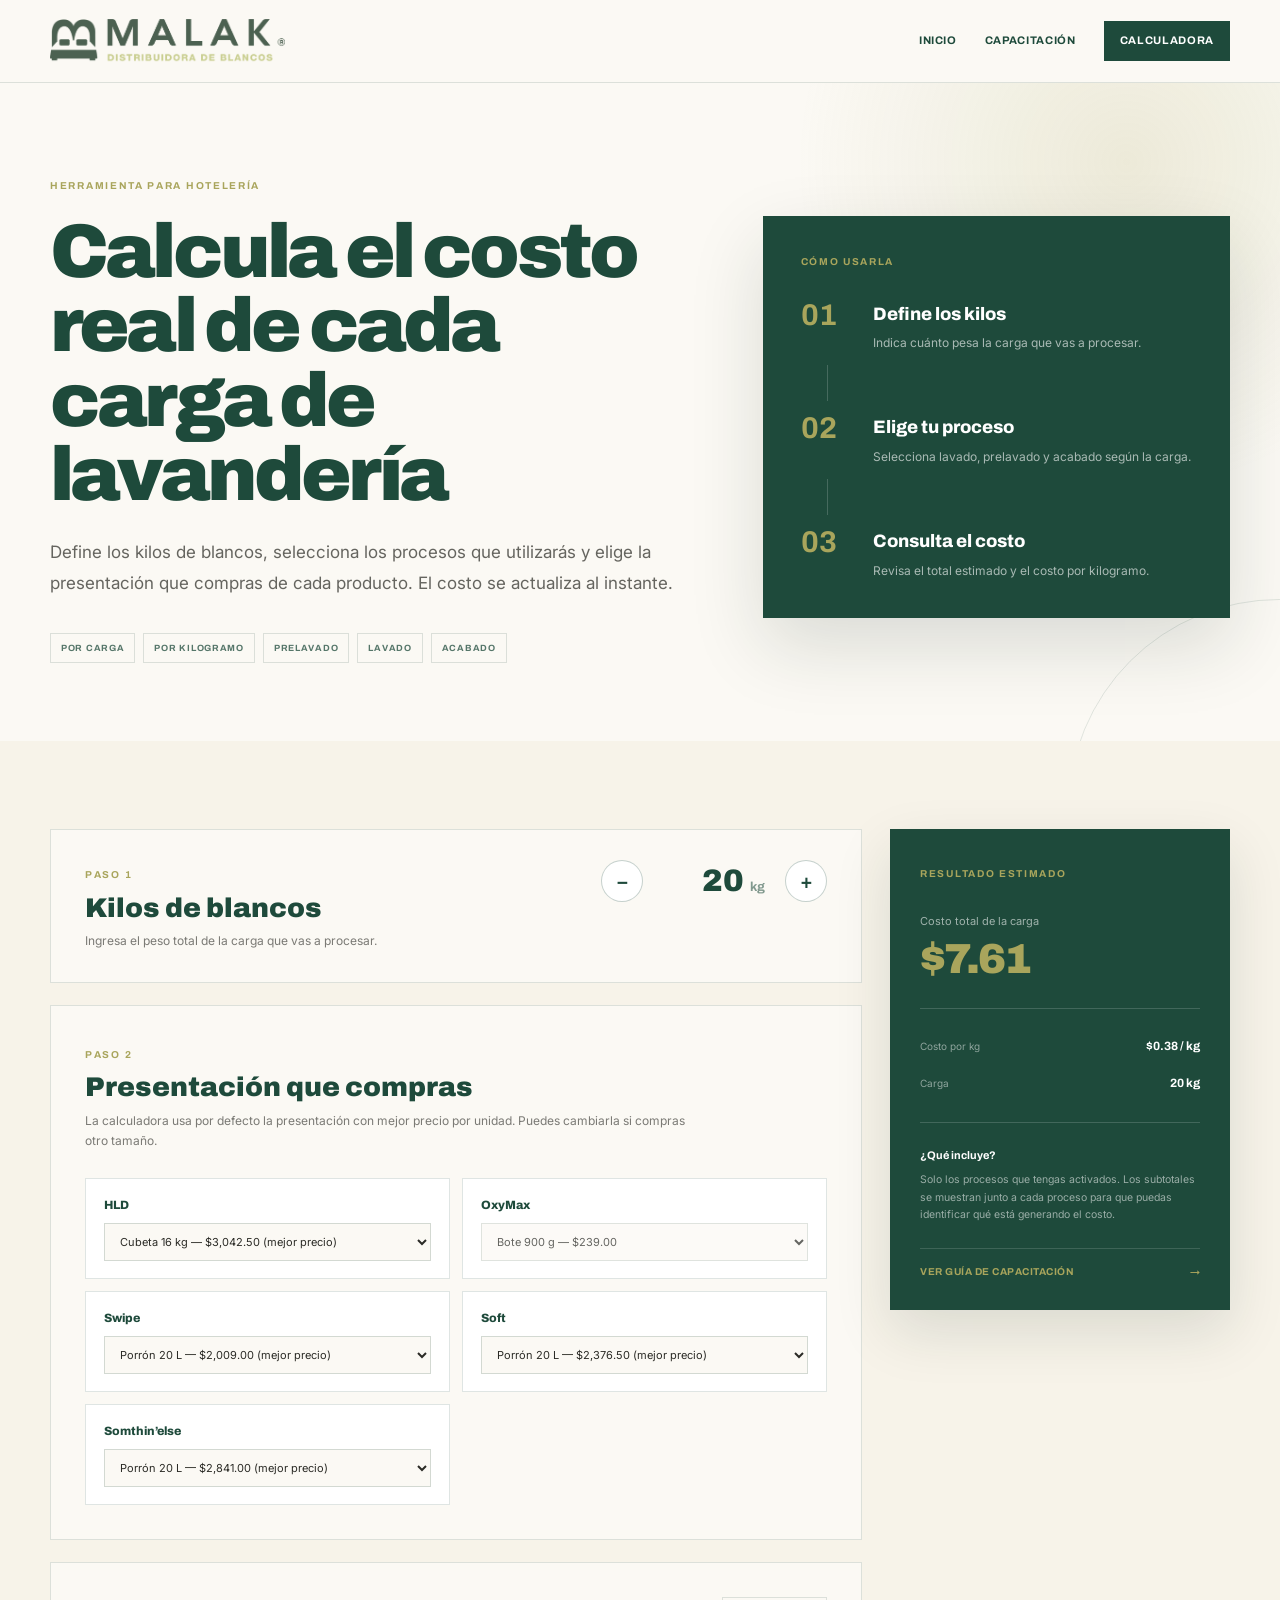
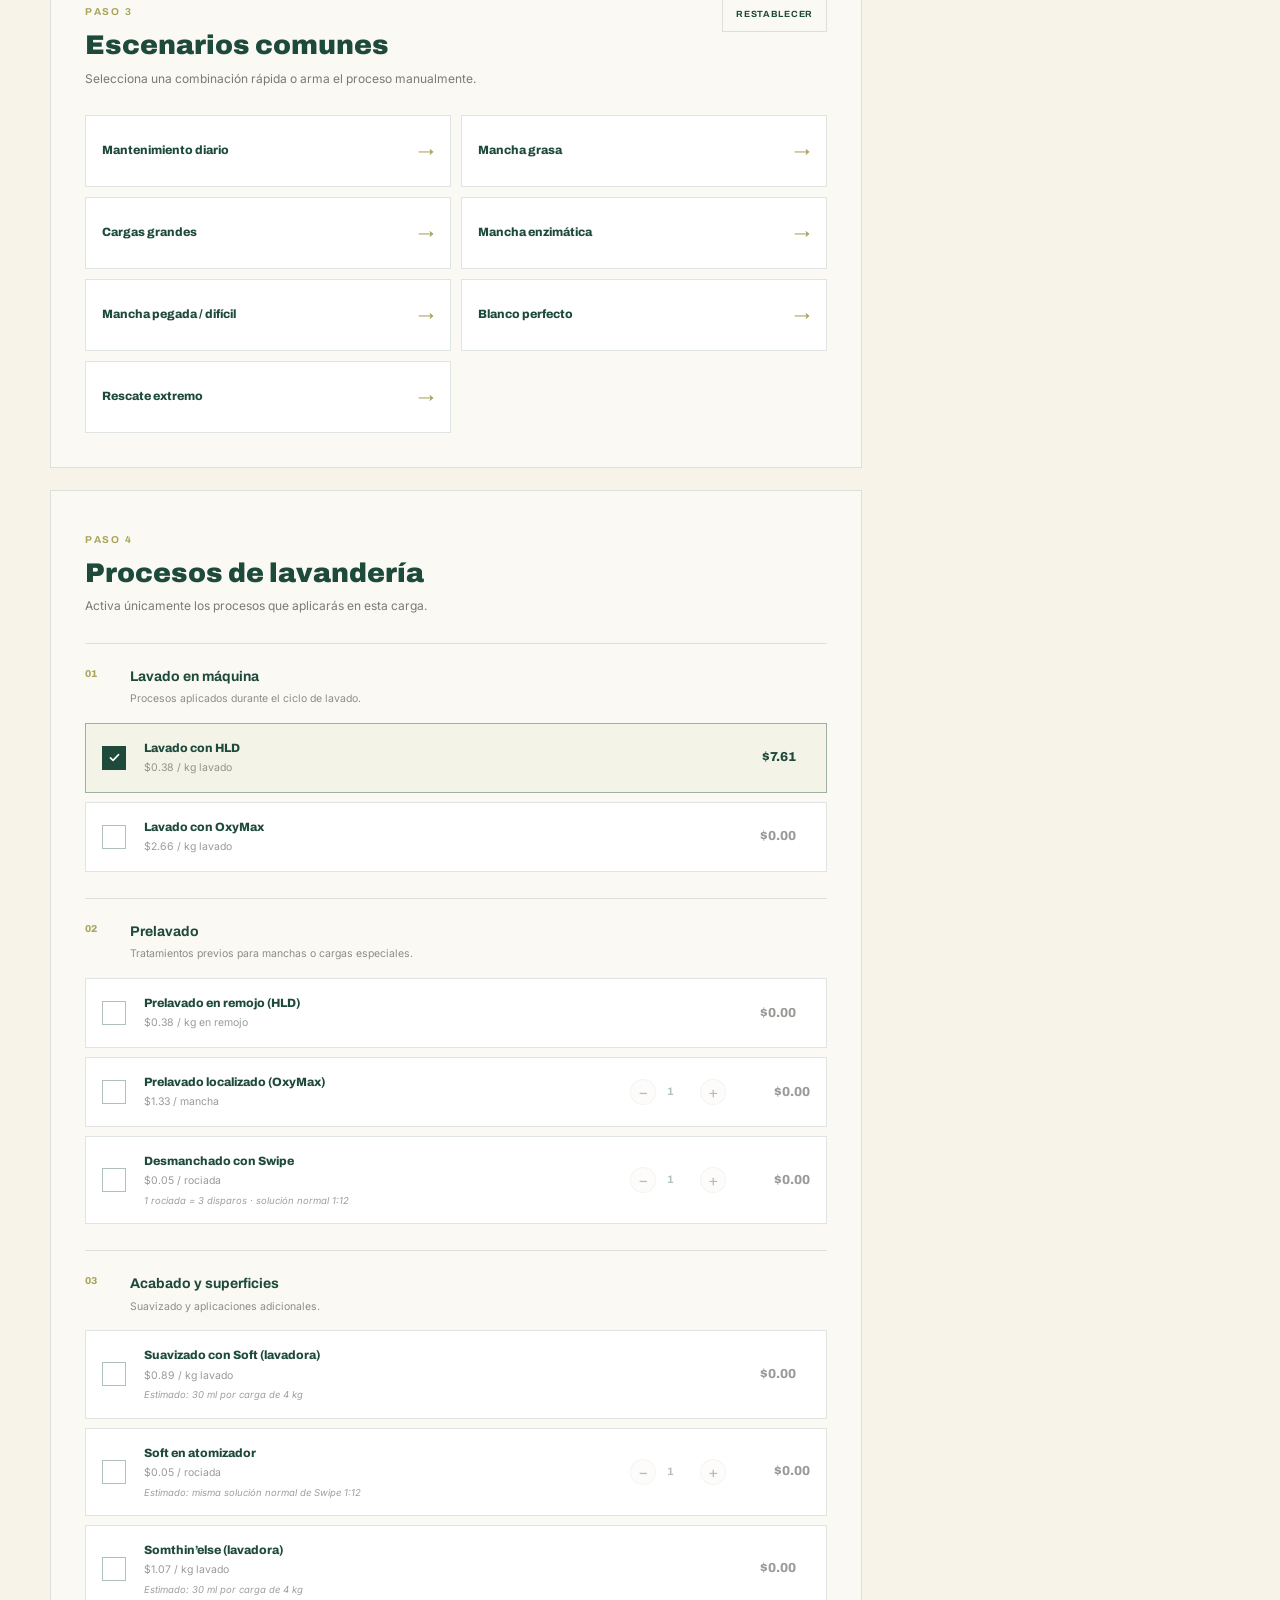
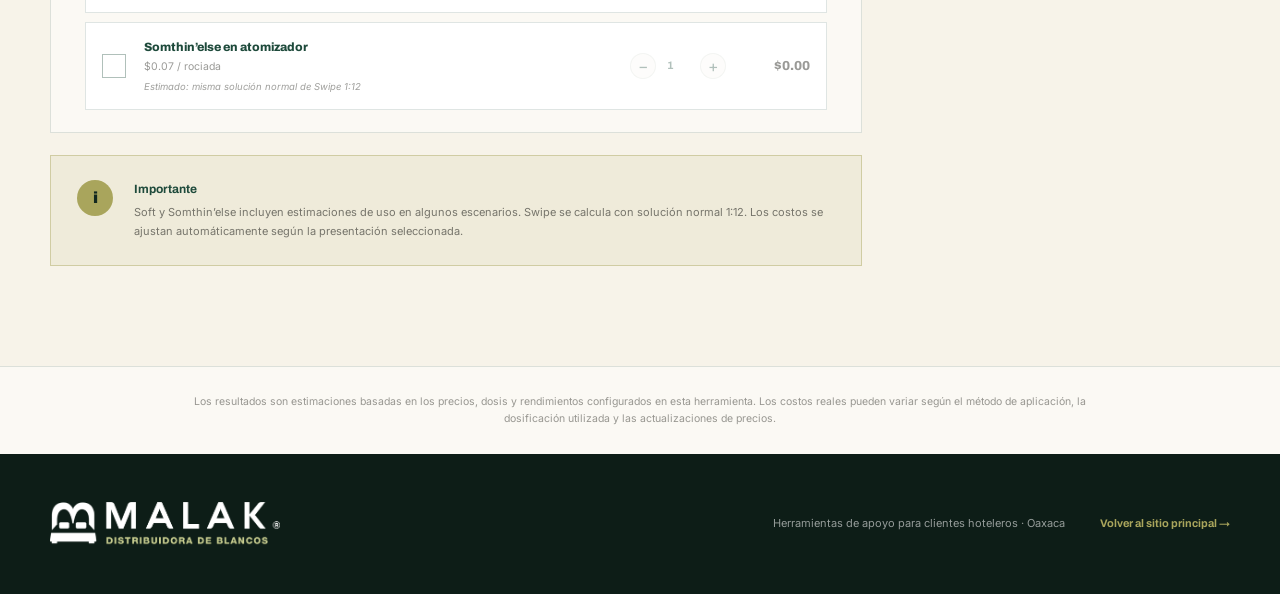
==== calculadora-costos-malak_1.html @ 5e67b2ac "Add files via upload" ====
<!DOCTYPE html>
<html lang="es">
<head>
    <meta charset="UTF-8">
    <meta name="viewport" content="width=device-width, initial-scale=1.0, viewport-fit=cover">
    <title>Calculadora de Costos de Lavandería | MALAK</title>

    <link rel="preconnect" href="https://fonts.googleapis.com">
    <link href="https://fonts.googleapis.com/css2?family=Archivo:wght@400;600;700;800;900&family=Inter:wght@400;500;600;700&display=swap" rel="stylesheet">
    <link rel="stylesheet" href="./css/calculadora.css">
</head>

<body>

<header class="calculator-header">
    <div class="calculator-header-inner">
        <a href="./index.html" class="calculator-brand" aria-label="Ir al inicio de MALAK">
            <img src="./img/logo.png" alt="MALAK Distribuidora de Blancos" class="calculator-logo">
        </a>

        <nav class="calculator-header-nav" aria-label="Navegación de calculadora">
            <a href="./index.html">Inicio</a>
            <a href="./capacitacion.html">Capacitación</a>
            <a href="#calculadora" class="calculator-header-button">Calculadora</a>
        </nav>

        <button class="calculator-menu-toggle" type="button" aria-label="Abrir menú" aria-expanded="false">
            <span></span><span></span><span></span>
        </button>
    </div>
</header>

<main>

<section class="calculator-hero">
    <div class="calculator-shell calculator-hero-grid">

        <div class="calculator-hero-copy">
            <span class="calculator-eyebrow">Herramienta para hotelería</span>

            <h1>Calcula el costo real de cada carga de lavandería</h1>

            <p class="calculator-hero-lead">
                Define los kilos de blancos, selecciona los procesos que utilizarás
                y elige la presentación que compras de cada producto.
                El costo se actualiza al instante.
            </p>

            <div class="calculator-hero-tags">
                <span>Por carga</span>
                <span>Por kilogramo</span>
                <span>Prelavado</span>
                <span>Lavado</span>
                <span>Acabado</span>
            </div>
        </div>

        <aside class="calculator-hero-card">
            <span class="calculator-panel-label">Cómo usarla</span>

            <div class="calculator-route-step">
                <strong>01</strong>
                <div>
                    <span>Define los kilos</span>
                    <p>Indica cuánto pesa la carga que vas a procesar.</p>
                </div>
            </div>

            <div class="calculator-route-line"></div>

            <div class="calculator-route-step">
                <strong>02</strong>
                <div>
                    <span>Elige tu proceso</span>
                    <p>Selecciona lavado, prelavado y acabado según la carga.</p>
                </div>
            </div>

            <div class="calculator-route-line"></div>

            <div class="calculator-route-step">
                <strong>03</strong>
                <div>
                    <span>Consulta el costo</span>
                    <p>Revisa el total estimado y el costo por kilogramo.</p>
                </div>
            </div>
        </aside>

    </div>
</section>

<section class="calculator-section" id="calculadora">
    <div class="calculator-shell calculator-layout">

        <div class="calculator-main">

            <section class="calculator-panel calculator-kilos-panel">
                <div class="panel-heading">
                    <div>
                        <span class="panel-kicker">Paso 1</span>
                        <h2>Kilos de blancos</h2>
                        <p>Ingresa el peso total de la carga que vas a procesar.</p>
                    </div>

                    <div class="kg-stepper">
                        <button type="button" id="kgMinus" aria-label="Restar kilos">−</button>

                        <div class="kg-input-wrap">
                            <input id="kgInput" type="number" min="0" step="any" value="20" inputmode="decimal" aria-label="Kilos de blancos">
                            <span>kg</span>
                        </div>

                        <button type="button" id="kgPlus" aria-label="Sumar kilos">+</button>
                    </div>
                </div>
            </section>

            <section class="calculator-panel">
                <div class="panel-heading">
                    <div>
                        <span class="panel-kicker">Paso 2</span>
                        <h2>Presentación que compras</h2>
                        <p>
                            La calculadora usa por defecto la presentación con mejor precio
                            por unidad. Puedes cambiarla si compras otro tamaño.
                        </p>
                    </div>
                </div>

                <div class="size-grid" id="sizeGrid"></div>
            </section>

            <section class="calculator-panel">
                <div class="panel-heading">
                    <div>
                        <span class="panel-kicker">Paso 3</span>
                        <h2>Escenarios comunes</h2>
                        <p>Selecciona una combinación rápida o arma el proceso manualmente.</p>
                    </div>

                    <button type="button" id="resetCalculator" class="reset-button">
                        Restablecer
                    </button>
                </div>

                <div class="preset-grid" id="presetRow"></div>
            </section>

            <section class="calculator-panel calculator-process-panel">
                <div class="panel-heading">
                    <div>
                        <span class="panel-kicker">Paso 4</span>
                        <h2>Procesos de lavandería</h2>
                        <p>Activa únicamente los procesos que aplicarás en esta carga.</p>
                    </div>
                </div>

                <div class="process-group">
                    <div class="process-group-heading">
                        <span>01</span>
                        <div>
                            <strong>Lavado en máquina</strong>
                            <p>Procesos aplicados durante el ciclo de lavado.</p>
                        </div>
                    </div>
                    <div id="rows-lavado" class="process-list"></div>
                </div>

                <div class="process-group">
                    <div class="process-group-heading">
                        <span>02</span>
                        <div>
                            <strong>Prelavado</strong>
                            <p>Tratamientos previos para manchas o cargas especiales.</p>
                        </div>
                    </div>
                    <div id="rows-prelavado" class="process-list"></div>
                </div>

                <div class="process-group">
                    <div class="process-group-heading">
                        <span>03</span>
                        <div>
                            <strong>Acabado y superficies</strong>
                            <p>Suavizado y aplicaciones adicionales.</p>
                        </div>
                    </div>
                    <div id="rows-acabado" class="process-list"></div>
                </div>
            </section>

            <aside class="calculator-note">
                <div class="calculator-note-icon">i</div>
                <div>
                    <strong>Importante</strong>
                    <p>
                        Soft y Somthin’else incluyen estimaciones de uso en algunos escenarios.
                        Swipe se calcula con solución normal 1:12. Los costos se ajustan
                        automáticamente según la presentación seleccionada.
                    </p>
                </div>
            </aside>

        </div>

        <aside class="calculator-summary">
            <div class="summary-card">

                <span class="summary-kicker">Resultado estimado</span>

                <div class="summary-main">
                    <span>Costo total de la carga</span>
                    <strong id="totalValue">$0.00</strong>
                </div>

                <div class="summary-divider"></div>

                <div class="summary-stats">
                    <div>
                        <span>Costo por kg</span>
                        <strong id="perKgValue">$0.00 / kg</strong>
                    </div>

                    <div>
                        <span>Carga</span>
                        <strong id="kgEcho">0 kg</strong>
                    </div>
                </div>

                <div class="summary-help">
                    <strong>¿Qué incluye?</strong>
                    <p>
                        Solo los procesos que tengas activados. Los subtotales se muestran
                        junto a cada proceso para que puedas identificar qué está generando el costo.
                    </p>
                </div>

                <a href="./capacitacion.html" class="summary-link">
                    Ver guía de capacitación
                    <span aria-hidden="true">→</span>
                </a>

            </div>
        </aside>

    </div>
</section>

<section class="calculator-disclaimer">
    <div class="calculator-shell">
        <p>
            Los resultados son estimaciones basadas en los precios, dosis y rendimientos
            configurados en esta herramienta. Los costos reales pueden variar según el
            método de aplicación, la dosificación utilizada y las actualizaciones de precios.
        </p>
    </div>
</section>

</main>

<footer class="calculator-footer">
    <div class="calculator-shell calculator-footer-inner">
        <img src="./img/MALAK3.png" alt="MALAK Distribuidora de Blancos" class="calculator-footer-logo">

        <p>Herramientas de apoyo para clientes hoteleros · Oaxaca</p>

        <a href="./index.html">Volver al sitio principal →</a>
    </div>
</footer>

<script src="./js/calculadora.js"></script>

</body>
</html>
---- css/calculadora.css ----
:root {
    --green: #1e4a3b;
    --green-dark: #12281f;
    --gold: #a9a55c;
    --cream: #f7f3e9;
    --cream-light: #fbf9f4;
    --charcoal: #2b2b26;
    --white: #ffffff;
    --line: rgba(30, 74, 59, 0.14);
}

* {
    margin: 0;
    padding: 0;
    box-sizing: border-box;
}

html {
    scroll-behavior: smooth;
    scroll-padding-top: 100px;
}

body {
    font-family: "Inter", sans-serif;
    color: var(--charcoal);
    background: var(--cream-light);
    line-height: 1.6;
    -webkit-font-smoothing: antialiased;
}

a {
    color: inherit;
    text-decoration: none;
}

button,
input,
select {
    font: inherit;
}

/* HEADER */

.calculator-header {
    position: sticky;
    top: 0;
    z-index: 100;
    background: rgba(251, 249, 244, 0.94);
    border-bottom: 1px solid var(--line);
    backdrop-filter: blur(14px);
}

.calculator-header-inner {
    width: min(1180px, calc(100% - 48px));
    min-height: 82px;
    margin: 0 auto;

    display: flex;
    align-items: center;
    justify-content: space-between;
    gap: 28px;
}

.calculator-logo {
    display: block;
    width: 235px;
    height: auto;
}

.calculator-header-nav {
    display: flex;
    align-items: center;
    gap: 28px;

    font-family: "Archivo", sans-serif;
    font-size: 11px;
    font-weight: 700;
    letter-spacing: 0.06em;
    text-transform: uppercase;

    color: var(--green);
}

.calculator-header-nav > a:not(.calculator-header-button) {
    position: relative;
}

.calculator-header-nav > a:not(.calculator-header-button)::after {
    content: "";
    position: absolute;
    left: 0;
    bottom: -7px;

    width: 0;
    height: 1px;

    background: var(--gold);
    transition: width 0.2s ease;
}

.calculator-header-nav > a:not(.calculator-header-button):hover::after {
    width: 100%;
}

.calculator-header-button {
    padding: 11px 16px;
    color: var(--white);
    background: var(--green);
}

.calculator-menu-toggle {
    display: none;

    width: 42px;
    height: 42px;

    border: none;
    background: transparent;
    cursor: pointer;

    flex-direction: column;
    align-items: center;
    justify-content: center;
    gap: 5px;
}

.calculator-menu-toggle span {
    width: 22px;
    height: 2px;

    background: var(--green);

    transition: transform 0.2s ease, opacity 0.2s ease;
}

.calculator-menu-toggle.active span:nth-child(1) {
    transform: translateY(7px) rotate(45deg);
}

.calculator-menu-toggle.active span:nth-child(2) {
    opacity: 0;
}

.calculator-menu-toggle.active span:nth-child(3) {
    transform: translateY(-7px) rotate(-45deg);
}

/* GLOBAL */

.calculator-shell {
    width: min(1180px, calc(100% - 64px));
    margin: 0 auto;
}

.calculator-eyebrow,
.calculator-panel-label,
.panel-kicker,
.summary-kicker {
    font-family: "Archivo", sans-serif;
    font-size: 10px;
    font-weight: 700;
    letter-spacing: 0.17em;
    text-transform: uppercase;
    color: var(--gold);
}

/* HERO */

.calculator-hero {
    position: relative;
    overflow: hidden;
    padding: 88px 0 78px;

    background:
        radial-gradient(circle at 88% 12%, rgba(169, 165, 92, 0.18), transparent 26%),
        var(--cream-light);
}

.calculator-hero::after {
    content: "";
    position: absolute;

    width: 420px;
    height: 420px;
    right: -210px;
    bottom: -280px;

    border: 1px solid rgba(30, 74, 59, 0.12);
    border-radius: 50%;
}

.calculator-hero-grid {
    position: relative;
    z-index: 1;

    display: grid;
    grid-template-columns: minmax(0, 1.15fr) minmax(340px, 0.85fr);
    gap: 80px;
    align-items: center;
}

.calculator-hero-copy h1 {
    max-width: 790px;
    margin: 18px 0 25px;

    font-family: "Archivo", sans-serif;
    font-size: clamp(48px, 6vw, 76px);
    font-weight: 900;
    line-height: 0.98;
    letter-spacing: -0.05em;

    color: var(--green);
}

.calculator-hero-lead {
    max-width: 680px;

    font-size: 17px;
    line-height: 1.8;

    color: rgba(43, 43, 38, 0.72);
}

.calculator-hero-tags {
    margin-top: 34px;

    display: flex;
    flex-wrap: wrap;
    gap: 8px;
}

.calculator-hero-tags span {
    padding: 7px 10px;

    border: 1px solid var(--line);

    font-family: "Archivo", sans-serif;
    font-size: 9px;
    font-weight: 700;
    letter-spacing: 0.08em;
    text-transform: uppercase;

    color: rgba(30, 74, 59, 0.75);
}

.calculator-hero-card {
    padding: 38px;

    color: var(--white);
    background: var(--green);

    box-shadow: 0 28px 70px rgba(18, 40, 31, 0.14);
}

.calculator-panel-label {
    display: block;
    margin-bottom: 30px;
}

.calculator-route-step {
    display: grid;
    grid-template-columns: 54px 1fr;
    gap: 18px;
    align-items: start;
}

.calculator-route-step > strong {
    font-family: "Archivo", sans-serif;
    font-size: 30px;
    line-height: 1;

    color: var(--gold);
}

.calculator-route-step div > span {
    display: block;
    margin-bottom: 5px;

    font-family: "Archivo", sans-serif;
    font-size: 18px;
    font-weight: 800;
}

.calculator-route-step p {
    font-size: 12px;
    line-height: 1.65;

    color: rgba(255, 255, 255, 0.62);
}

.calculator-route-line {
    width: 1px;
    height: 36px;
    margin: 12px 0 12px 26px;

    background: rgba(255, 255, 255, 0.18);
}

/* CALCULATOR LAYOUT */

.calculator-section {
    padding: 88px 0 100px;
    background: var(--cream);
}

.calculator-layout {
    display: grid;
    grid-template-columns: minmax(0, 1fr) 340px;
    gap: 28px;
    align-items: start;
}

.calculator-main {
    min-width: 0;
}

.calculator-panel {
    margin-bottom: 22px;
    padding: 34px;

    border: 1px solid var(--line);
    background: var(--cream-light);
}

.panel-heading {
    display: flex;
    align-items: flex-start;
    justify-content: space-between;
    gap: 30px;
}

.panel-heading h2 {
    margin: 8px 0 8px;

    font-family: "Archivo", sans-serif;
    font-size: 27px;
    font-weight: 900;
    line-height: 1.1;

    color: var(--green);
}

.panel-heading p {
    max-width: 610px;

    font-size: 12px;
    line-height: 1.7;

    color: rgba(43, 43, 38, 0.62);
}

/* KILOS */

.calculator-kilos-panel {
    padding: 30px 34px;
}

.kg-stepper {
    min-width: 250px;

    display: flex;
    align-items: center;
    justify-content: flex-end;
    gap: 12px;
}

.kg-stepper button {
    width: 42px;
    height: 42px;
    flex-shrink: 0;

    border: 1px solid rgba(30, 74, 59, 0.25);
    border-radius: 50%;

    font-family: "Archivo", sans-serif;
    font-size: 20px;
    font-weight: 700;

    color: var(--green);
    background: var(--white);

    cursor: pointer;

    transition: background 0.2s ease, color 0.2s ease, transform 0.12s ease;
}

.kg-stepper button:hover {
    color: var(--white);
    background: var(--green);
}

.kg-stepper button:active {
    transform: scale(0.94);
}

.kg-input-wrap {
    min-width: 118px;

    display: flex;
    align-items: baseline;
    justify-content: center;
    gap: 6px;
}

#kgInput {
    width: 80px;

    border: none;
    outline: none;

    text-align: right;

    font-family: "Archivo", sans-serif;
    font-size: 31px;
    font-weight: 900;
    line-height: 1;

    color: var(--green);
    background: transparent;

    -moz-appearance: textfield;
}

#kgInput::-webkit-outer-spin-button,
#kgInput::-webkit-inner-spin-button {
    -webkit-appearance: none;
    margin: 0;
}

.kg-input-wrap span {
    font-family: "Archivo", sans-serif;
    font-size: 13px;
    font-weight: 700;

    color: rgba(30, 74, 59, 0.55);
}

/* PRESENTATIONS */

.size-grid {
    margin-top: 26px;

    display: grid;
    grid-template-columns: repeat(2, minmax(0, 1fr));
    gap: 12px;
}

.size-card {
    padding: 17px 18px;

    border: 1px solid var(--line);
    background: var(--white);
}

.size-card .pname {
    margin-bottom: 8px;

    font-family: "Archivo", sans-serif;
    font-size: 12px;
    font-weight: 800;

    color: var(--green);
}

.size-card select {
    width: 100%;
    padding: 10px 11px;

    border: 1px solid rgba(30, 74, 59, 0.18);
    border-radius: 0;
    outline: none;

    font-family: "Inter", sans-serif;
    font-size: 11px;

    color: var(--charcoal);
    background: var(--cream-light);
}

.size-card select:focus {
    border-color: var(--gold);
}

.size-card select:disabled {
    opacity: 0.72;
}

/* PRESETS */

.reset-button {
    flex-shrink: 0;
    padding: 9px 13px;

    border: 1px solid var(--line);

    font-family: "Archivo", sans-serif;
    font-size: 9px;
    font-weight: 700;
    letter-spacing: 0.08em;
    text-transform: uppercase;

    color: var(--green);
    background: transparent;

    cursor: pointer;
}

.preset-grid {
    margin-top: 26px;

    display: grid;
    grid-template-columns: repeat(2, minmax(0, 1fr));
    gap: 10px;
}

.preset-card {
    min-height: 72px;
    padding: 15px 16px;

    display: flex;
    align-items: center;
    justify-content: space-between;
    gap: 16px;

    border: 1px solid var(--line);

    text-align: left;

    color: var(--green);
    background: var(--white);

    cursor: pointer;

    transition: border-color 0.2s ease, background 0.2s ease, transform 0.2s ease;
}

.preset-card:hover {
    transform: translateY(-2px);
    border-color: rgba(169, 165, 92, 0.65);
}

.preset-card.active {
    border-color: var(--green);
    color: var(--white);
    background: var(--green);
}

.preset-card strong {
    display: block;

    font-family: "Archivo", sans-serif;
    font-size: 12px;
    font-weight: 800;
    line-height: 1.3;
}

.preset-card span {
    flex-shrink: 0;

    font-family: "Archivo", sans-serif;
    font-size: 16px;

    color: var(--gold);
}

/* PROCESS */

.calculator-process-panel {
    padding-bottom: 22px;
}

.process-group {
    margin-top: 26px;
    border-top: 1px solid var(--line);
}

.process-group-heading {
    padding: 22px 0 15px;

    display: grid;
    grid-template-columns: 32px 1fr;
    gap: 13px;
    align-items: start;
}

.process-group-heading > span {
    font-family: "Archivo", sans-serif;
    font-size: 10px;
    font-weight: 800;

    color: var(--gold);
}

.process-group-heading strong {
    display: block;

    font-family: "Archivo", sans-serif;
    font-size: 14px;

    color: var(--green);
}

.process-group-heading p {
    margin-top: 3px;

    font-size: 10.5px;
    line-height: 1.6;

    color: rgba(43, 43, 38, 0.52);
}

.process-list {
    display: grid;
    gap: 9px;
}

.process-row {
    padding: 15px 16px;

    display: grid;
    grid-template-columns: 28px minmax(0, 1fr) auto auto;
    gap: 14px;
    align-items: center;

    border: 1px solid var(--line);
    background: var(--white);

    cursor: pointer;

    transition: border-color 0.2s ease, background 0.2s ease;
}

.process-row.on {
    border-color: rgba(30, 74, 59, 0.4);
    background: rgba(169, 165, 92, 0.08);
}

.process-check {
    width: 24px;
    height: 24px;

    display: flex;
    align-items: center;
    justify-content: center;

    border: 1.5px solid rgba(30, 74, 59, 0.35);

    color: var(--white);
    background: var(--white);
}

.process-check svg {
    width: 13px;
    height: 13px;
    opacity: 0;
}

.process-row.on .process-check {
    border-color: var(--green);
    background: var(--green);
}

.process-row.on .process-check svg {
    opacity: 1;
}

.process-info {
    min-width: 0;
}

.process-info .name {
    font-family: "Archivo", sans-serif;
    font-size: 12px;
    font-weight: 800;

    color: var(--green);
}

.process-info .rate {
    margin-top: 2px;

    font-size: 10.5px;

    color: rgba(43, 43, 38, 0.48);
}

.process-info .hint {
    margin-top: 3px;

    font-size: 9.5px;
    font-style: italic;

    color: rgba(43, 43, 38, 0.46);
}

.process-count {
    display: flex;
    align-items: center;
    gap: 5px;

    opacity: 0.34;
    pointer-events: none;

    transition: opacity 0.2s ease;
}

.process-row.on .process-count {
    opacity: 1;
    pointer-events: auto;
}

.process-count button {
    width: 26px;
    height: 26px;

    border: 1px solid var(--line);
    border-radius: 50%;

    color: var(--green);
    background: var(--cream-light);

    cursor: pointer;
}

.process-count input {
    width: 34px;

    border: none;
    outline: none;

    text-align: center;

    font-family: "Archivo", sans-serif;
    font-size: 11px;
    font-weight: 700;

    color: var(--green);
    background: transparent;
}

.process-subtotal {
    min-width: 70px;

    text-align: right;

    font-family: "Archivo", sans-serif;
    font-size: 13px;
    font-weight: 800;

    color: rgba(43, 43, 38, 0.48);
}

.process-row.on .process-subtotal {
    color: var(--green);
}

/* NOTE */

.calculator-note {
    padding: 24px 26px;

    display: grid;
    grid-template-columns: 42px 1fr;
    gap: 15px;
    align-items: start;

    border: 1px solid rgba(169, 165, 92, 0.44);
    background: rgba(169, 165, 92, 0.1);
}

.calculator-note-icon {
    width: 36px;
    height: 36px;

    display: flex;
    align-items: center;
    justify-content: center;

    border-radius: 50%;

    font-family: "Archivo", sans-serif;
    font-weight: 900;

    color: var(--green-dark);
    background: var(--gold);
}

.calculator-note strong {
    display: block;
    margin-bottom: 4px;

    font-family: "Archivo", sans-serif;
    font-size: 12px;

    color: var(--green);
}

.calculator-note p {
    font-size: 11px;
    line-height: 1.7;

    color: rgba(43, 43, 38, 0.62);
}

/* SUMMARY */

.calculator-summary {
    position: sticky;
    top: 108px;
}

.summary-card {
    padding: 30px;

    color: var(--white);
    background: var(--green);

    box-shadow: 0 22px 54px rgba(18, 40, 31, 0.12);
}

.summary-main {
    margin-top: 28px;
}

.summary-main span {
    display: block;
    margin-bottom: 8px;

    font-size: 11px;

    color: rgba(255, 255, 255, 0.58);
}

.summary-main strong {
    display: block;

    font-family: "Archivo", sans-serif;
    font-size: 42px;
    font-weight: 900;
    line-height: 1;
    letter-spacing: -0.04em;

    color: var(--gold);
}

.summary-divider {
    height: 1px;
    margin: 28px 0;

    background: rgba(255, 255, 255, 0.16);
}

.summary-stats {
    display: grid;
    gap: 18px;
}

.summary-stats div {
    display: flex;
    align-items: baseline;
    justify-content: space-between;
    gap: 18px;
}

.summary-stats span {
    font-size: 10px;

    color: rgba(255, 255, 255, 0.5);
}

.summary-stats strong {
    font-family: "Archivo", sans-serif;
    font-size: 12px;

    color: var(--white);
}

.summary-help {
    margin-top: 28px;
    padding-top: 24px;

    border-top: 1px solid rgba(255, 255, 255, 0.16);
}

.summary-help strong {
    display: block;
    margin-bottom: 7px;

    font-family: "Archivo", sans-serif;
    font-size: 11px;
}

.summary-help p {
    font-size: 10.5px;
    line-height: 1.65;

    color: rgba(255, 255, 255, 0.55);
}

.summary-link {
    margin-top: 25px;
    padding-top: 15px;

    display: flex;
    align-items: center;
    justify-content: space-between;

    border-top: 1px solid rgba(255, 255, 255, 0.14);

    font-family: "Archivo", sans-serif;
    font-size: 10px;
    font-weight: 700;
    letter-spacing: 0.05em;
    text-transform: uppercase;

    color: var(--gold);
}

/* DISCLAIMER */

.calculator-disclaimer {
    padding: 26px 0;

    border-top: 1px solid var(--line);
    background: var(--cream-light);
}

.calculator-disclaimer p {
    max-width: 920px;
    margin: 0 auto;

    text-align: center;

    font-size: 10.5px;
    line-height: 1.7;

    color: rgba(43, 43, 38, 0.48);
}

/* FOOTER */

.calculator-footer {
    padding: 48px 0;

    color: var(--white);
    background: #0d1d17;
}

.calculator-footer-inner {
    display: grid;
    grid-template-columns: 1fr auto auto;
    gap: 35px;
    align-items: center;
}

.calculator-footer-logo {
    display: block;
    width: 230px;
    height: auto;
}

.calculator-footer p,
.calculator-footer a {
    font-size: 11px;

    color: rgba(255, 255, 255, 0.56);
}

.calculator-footer a {
    font-family: "Archivo", sans-serif;
    font-weight: 700;

    color: var(--gold);
}

/* RESPONSIVE */

@media (max-width: 980px) {
    .calculator-hero-grid {
        grid-template-columns: 1fr;
        gap: 44px;
    }

    .calculator-hero-card {
        max-width: 720px;
    }

    .calculator-layout {
        grid-template-columns: 1fr;
    }

    .calculator-summary {
        position: static;
    }
}

@media (max-width: 820px) {
    .calculator-header-inner {
        width: min(100% - 32px, 1180px);
        min-height: 72px;
    }

    .calculator-logo {
        width: 190px;
    }

    .calculator-menu-toggle {
        display: flex;
    }

    .calculator-header-nav {
        display: none;

        position: absolute;
        top: 72px;
        left: 0;
        right: 0;

        padding: 18px 22px 22px;

        flex-direction: column;
        align-items: stretch;
        gap: 0;

        background: var(--cream-light);
        border-top: 1px solid var(--line);
        border-bottom: 1px solid var(--line);

        box-shadow: 0 18px 35px rgba(18, 40, 31, 0.12);
    }

    .calculator-header-nav.mobile-open {
        display: flex;
    }

    .calculator-header-nav a {
        padding: 13px 0;
    }

    .calculator-header-nav > a:not(.calculator-header-button)::after {
        display: none;
    }

    .calculator-header-button {
        margin-top: 8px;
        padding: 13px 15px !important;

        text-align: center;
    }

    .calculator-shell {
        width: min(100% - 40px, 1180px);
    }

    .calculator-hero {
        padding: 66px 0 62px;
    }

    .calculator-hero-copy h1 {
        font-size: clamp(42px, 10vw, 64px);
    }

    .calculator-section {
        padding: 68px 0 80px;
    }

    .panel-heading {
        flex-direction: column;
    }

    .kg-stepper {
        width: 100%;
        min-width: 0;
        justify-content: flex-start;
    }

    .size-grid,
    .preset-grid {
        grid-template-columns: 1fr;
    }

    .calculator-footer-inner {
        grid-template-columns: 1fr;
        gap: 18px;
    }
}

@media (max-width: 600px) {
    .calculator-shell {
        width: min(100% - 32px, 1180px);
    }

    .calculator-logo {
        width: 165px;
    }

    .calculator-hero {
        padding-top: 54px;
    }

    .calculator-hero-copy h1 {
        font-size: 39px;
        line-height: 1.02;
    }

    .calculator-hero-lead {
        font-size: 14px;
    }

    .calculator-hero-card {
        padding: 28px 24px;
    }

    .calculator-route-step {
        grid-template-columns: 44px 1fr;
    }

    .calculator-route-step > strong {
        font-size: 25px;
    }

    .calculator-route-line {
        margin-left: 21px;
    }

    .calculator-panel {
        padding: 26px 20px;
    }

    .panel-heading h2 {
        font-size: 24px;
    }

    .process-row {
        grid-template-columns: 26px minmax(0, 1fr) auto;
    }

    .process-count {
        grid-column: 2 / 3;
        justify-self: start;
    }

    .process-subtotal {
        grid-column: 3 / 4;
        grid-row: 1 / 2;
    }

    .summary-main strong {
        font-size: 38px;
    }

    .calculator-note {
        grid-template-columns: 36px 1fr;
        padding: 20px;
    }

    .calculator-footer-logo {
        width: 200px;
    }
}

@media (prefers-reduced-motion: reduce) {
    html {
        scroll-behavior: auto;
    }

    *,
    *::before,
    *::after {
        transition-duration: 0.01ms !important;
        animation-duration: 0.01ms !important;
        animation-iteration-count: 1 !important;
    }
}
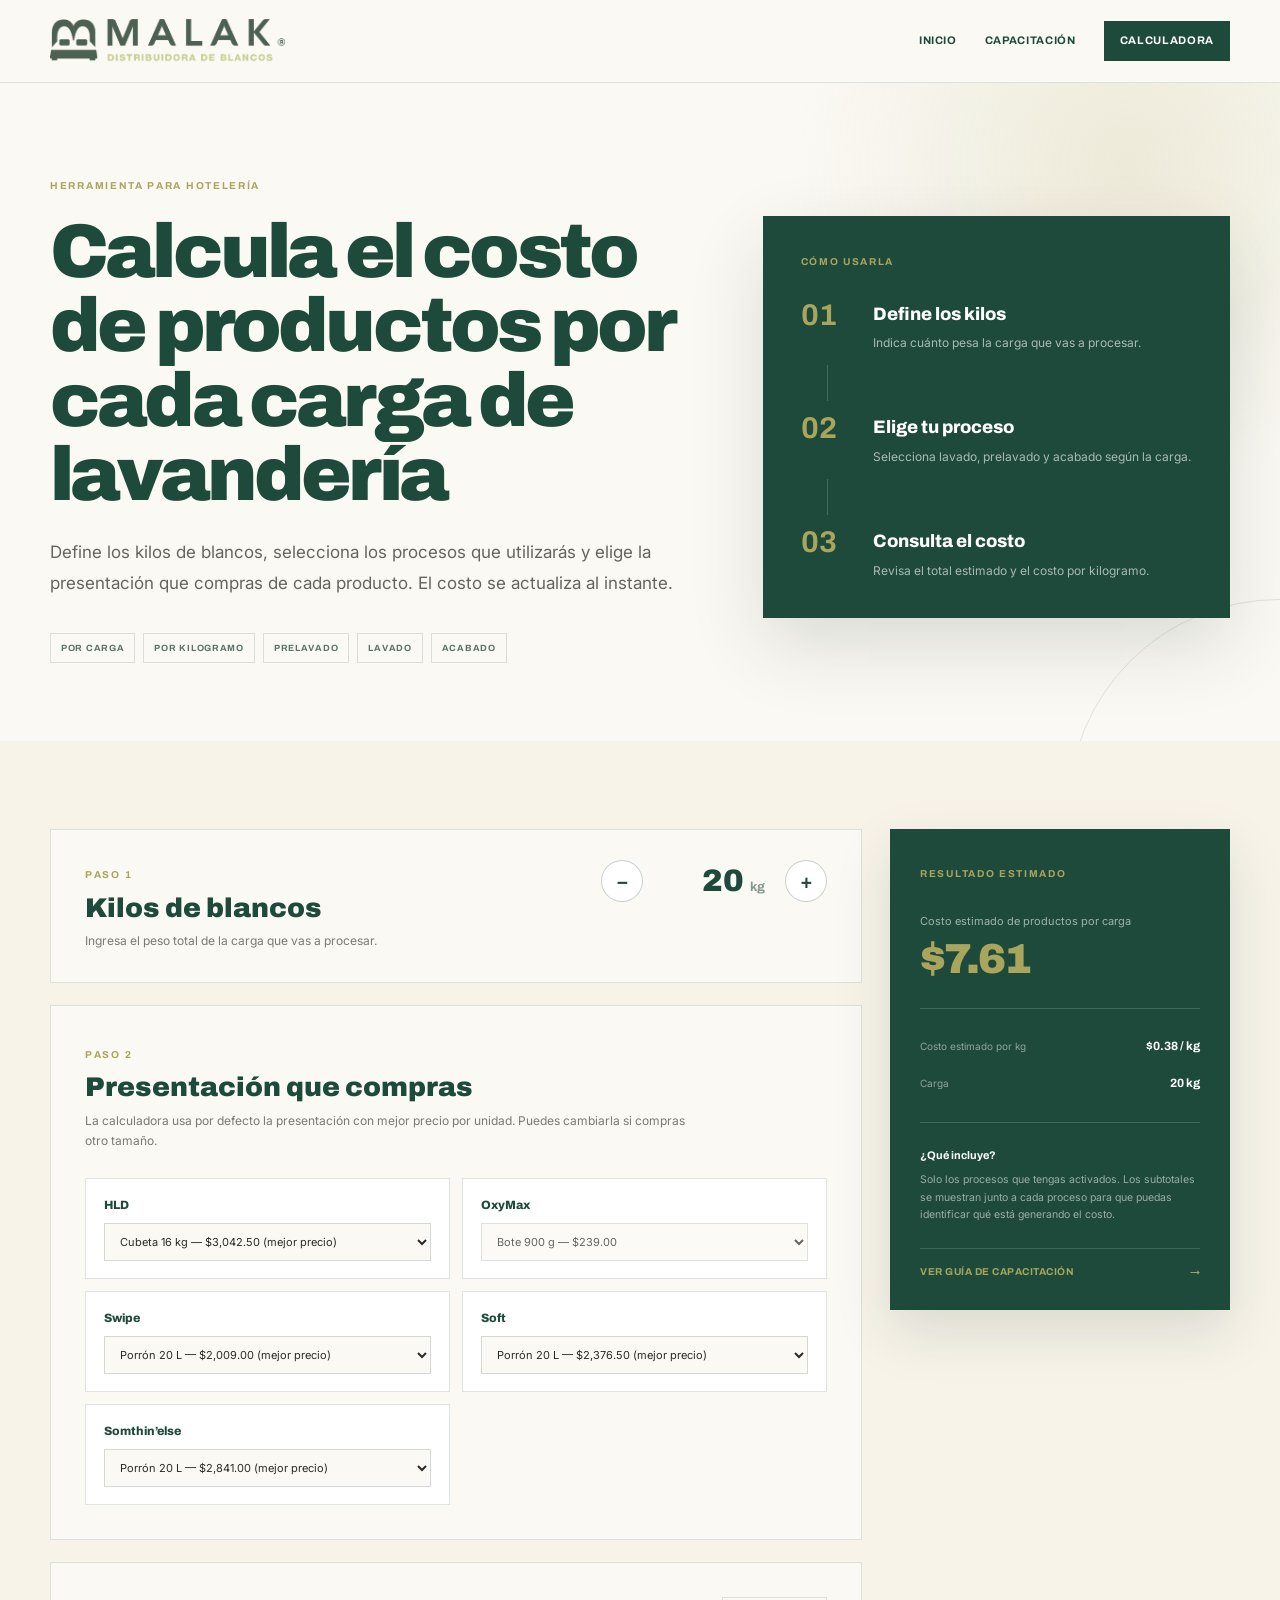
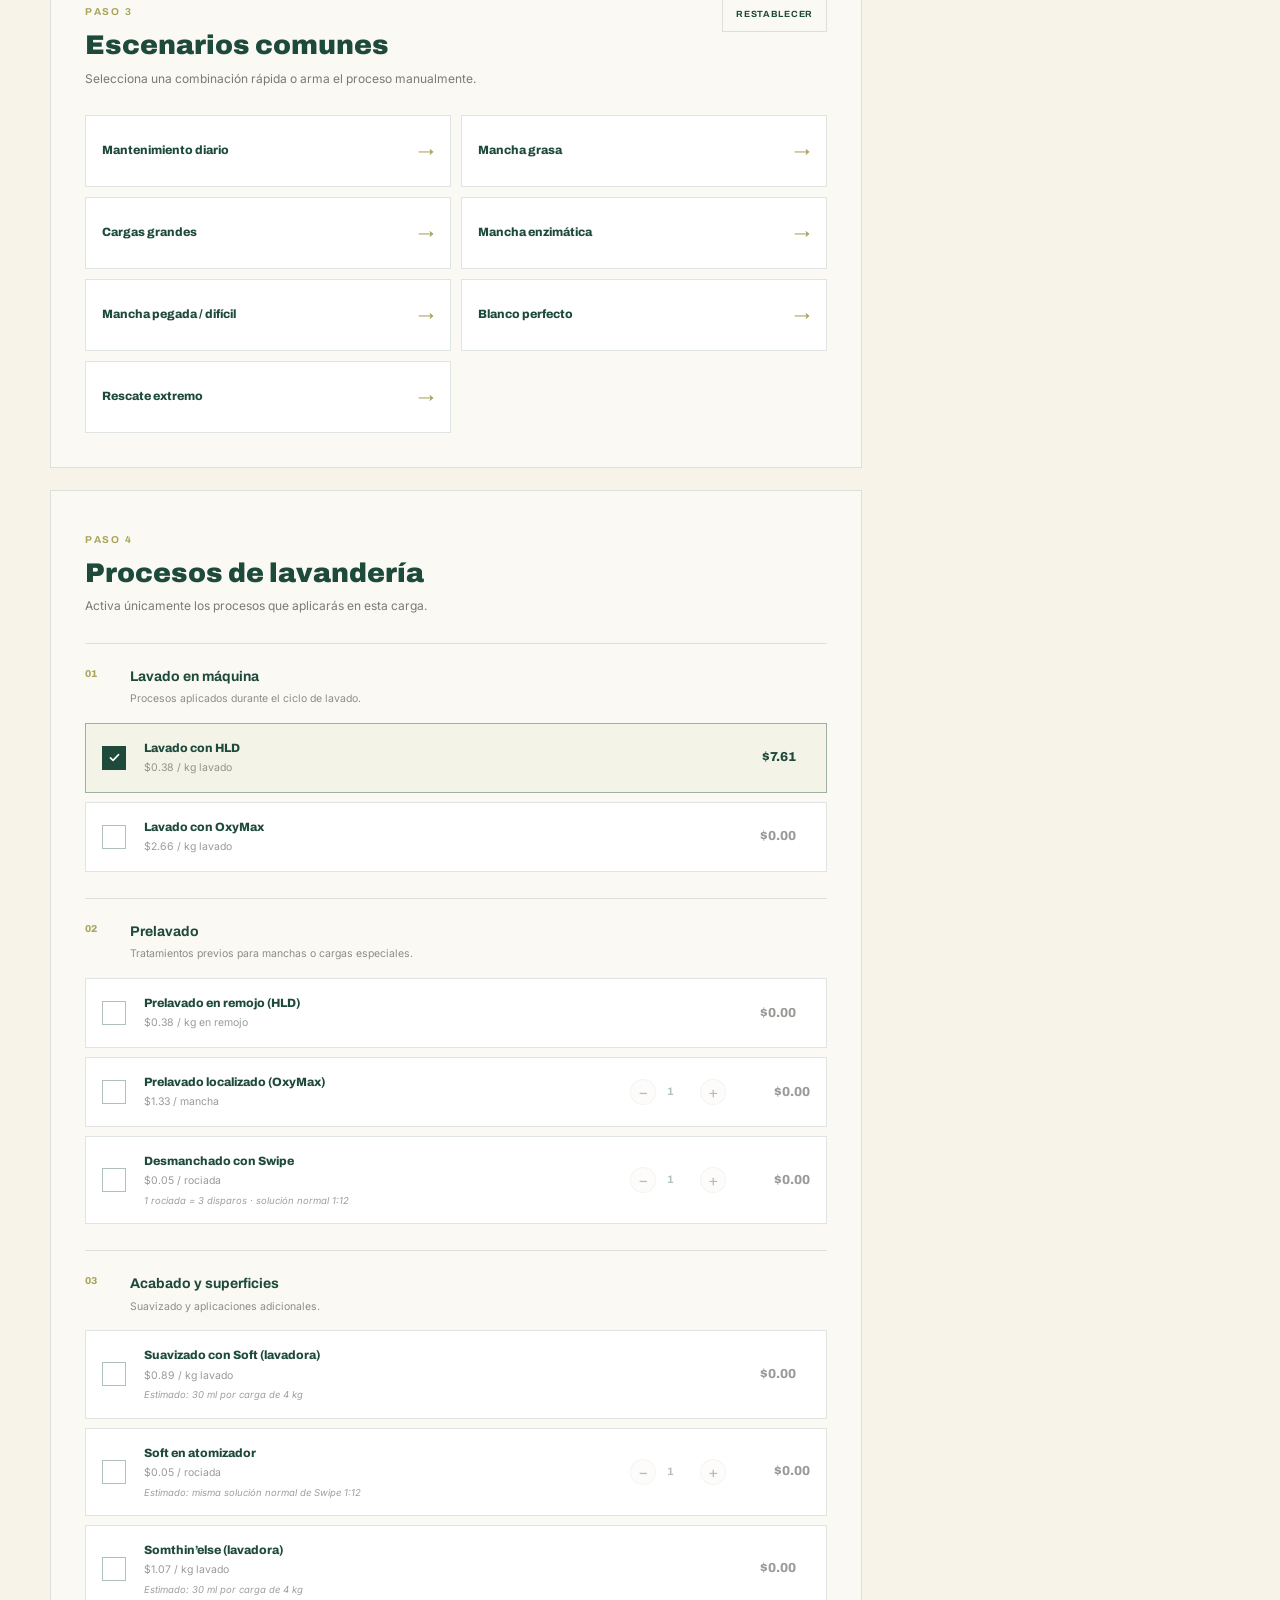
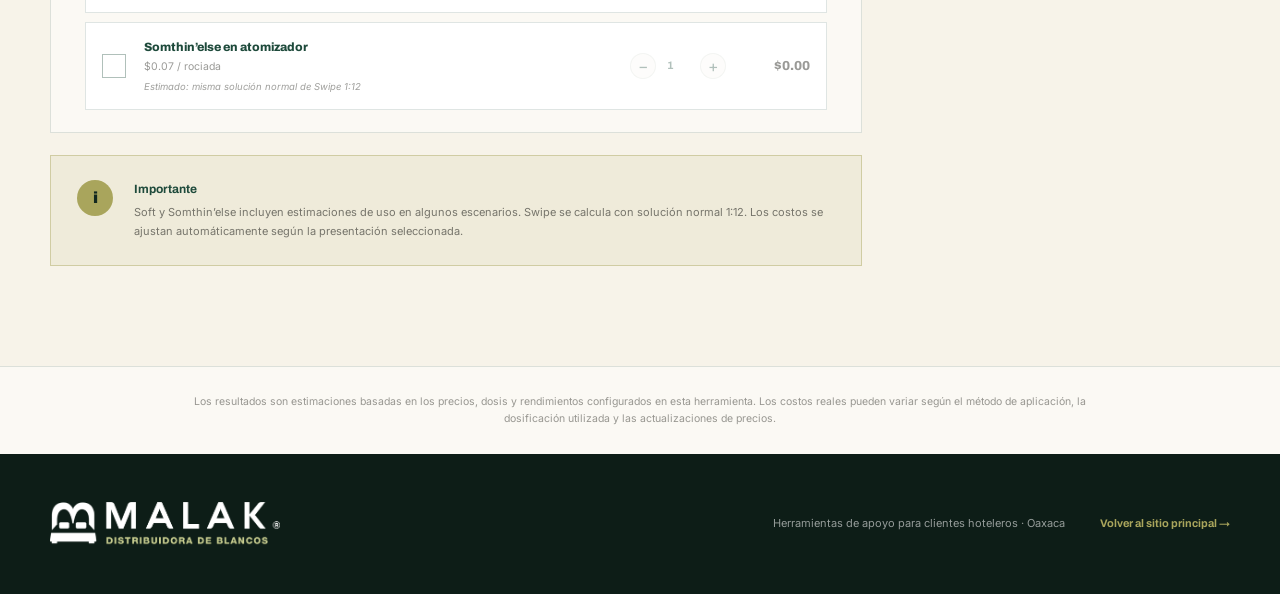
==== commit c301b625: "calculadora-costos-malak_1.html" ====
--- a/calculadora-costos-malak_1.html
+++ b/calculadora-costos-malak_1.html
@@ -38,7 +38,7 @@
         <div class="calculator-hero-copy">
             <span class="calculator-eyebrow">Herramienta para hotelería</span>
 
-            <h1>Calcula el costo real de cada carga de lavandería</h1>
+            <h1>Calcula el costo de productos por cada carga de lavandería</h1>
 
             <p class="calculator-hero-lead">
                 Define los kilos de blancos, selecciona los procesos que utilizarás
@@ -210,7 +210,7 @@
                 <span class="summary-kicker">Resultado estimado</span>
 
                 <div class="summary-main">
-                    <span>Costo total de la carga</span>
+                    <span>Costo estimado de productos por carga</span>
                     <strong id="totalValue">$0.00</strong>
                 </div>
 
@@ -218,7 +218,7 @@
 
                 <div class="summary-stats">
                     <div>
-                        <span>Costo por kg</span>
+                        <span>Costo estimado por kg</span>
                         <strong id="perKgValue">$0.00 / kg</strong>
                     </div>
 
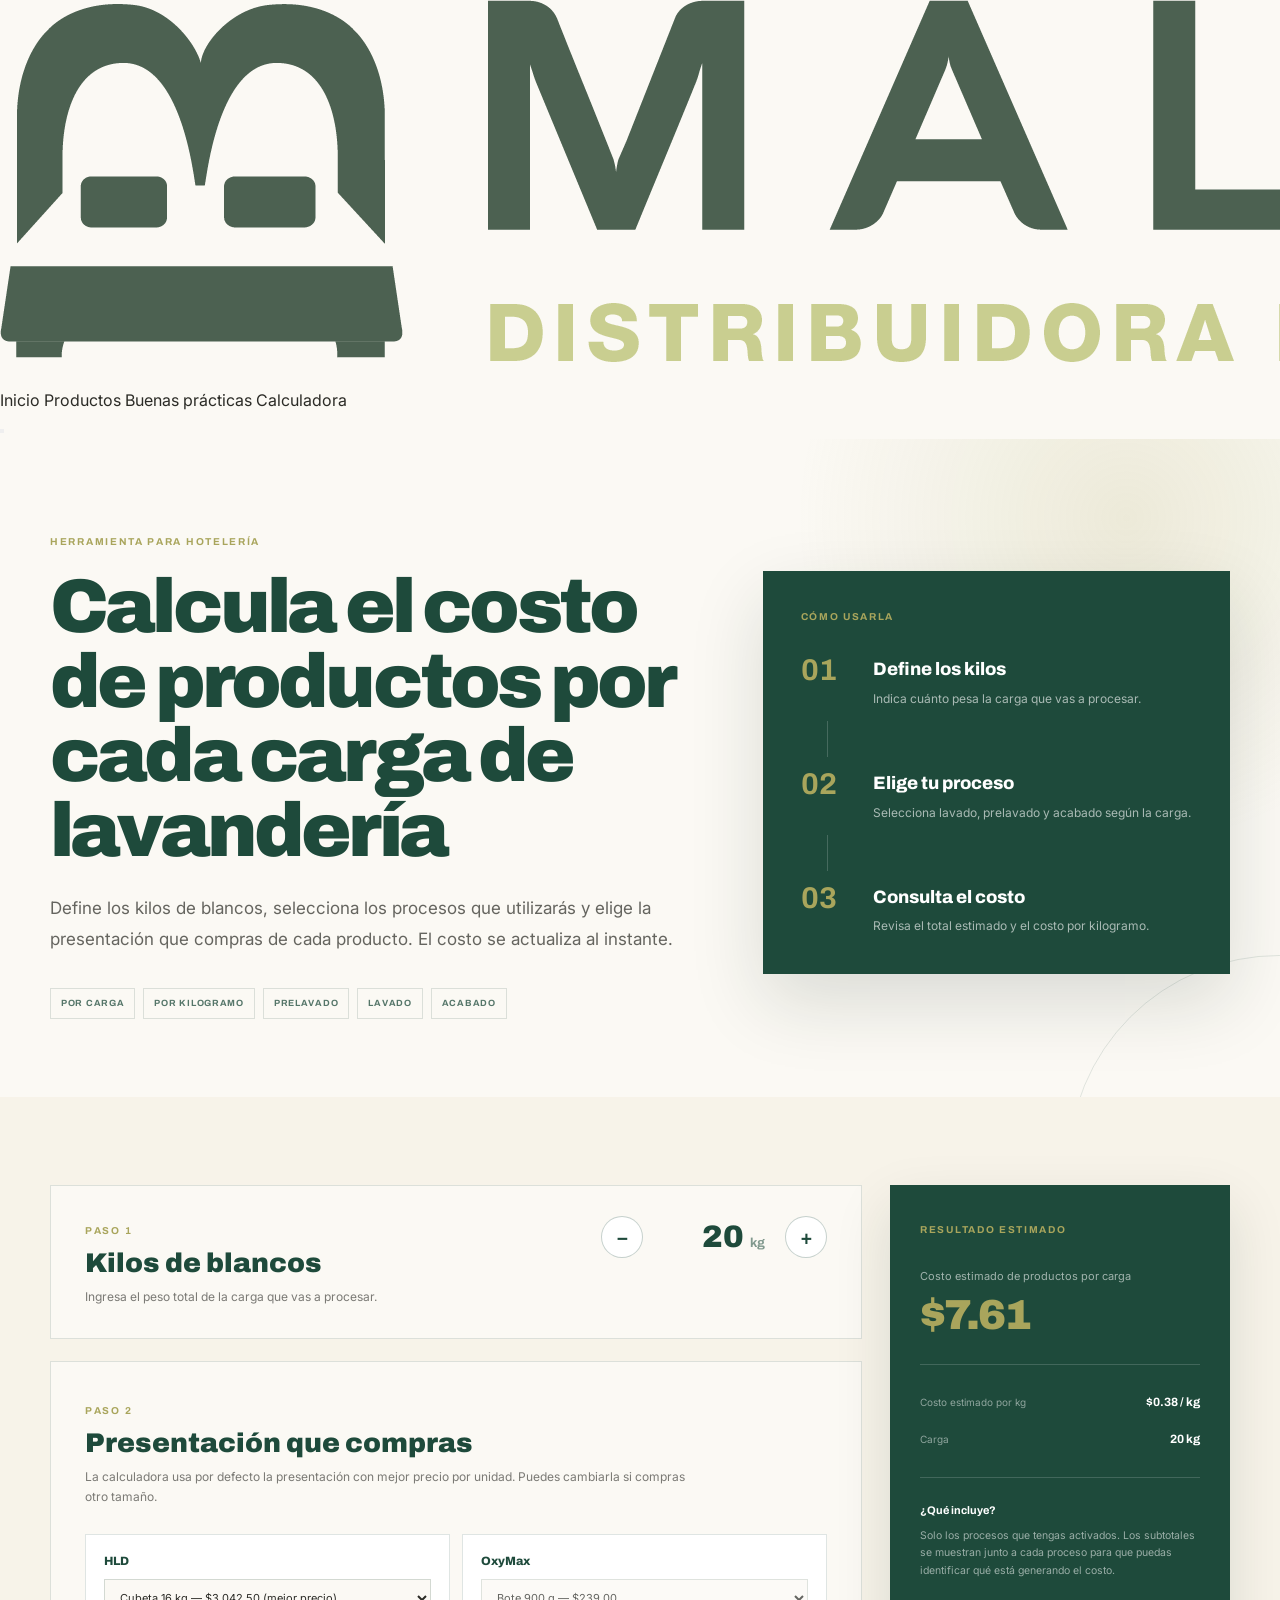
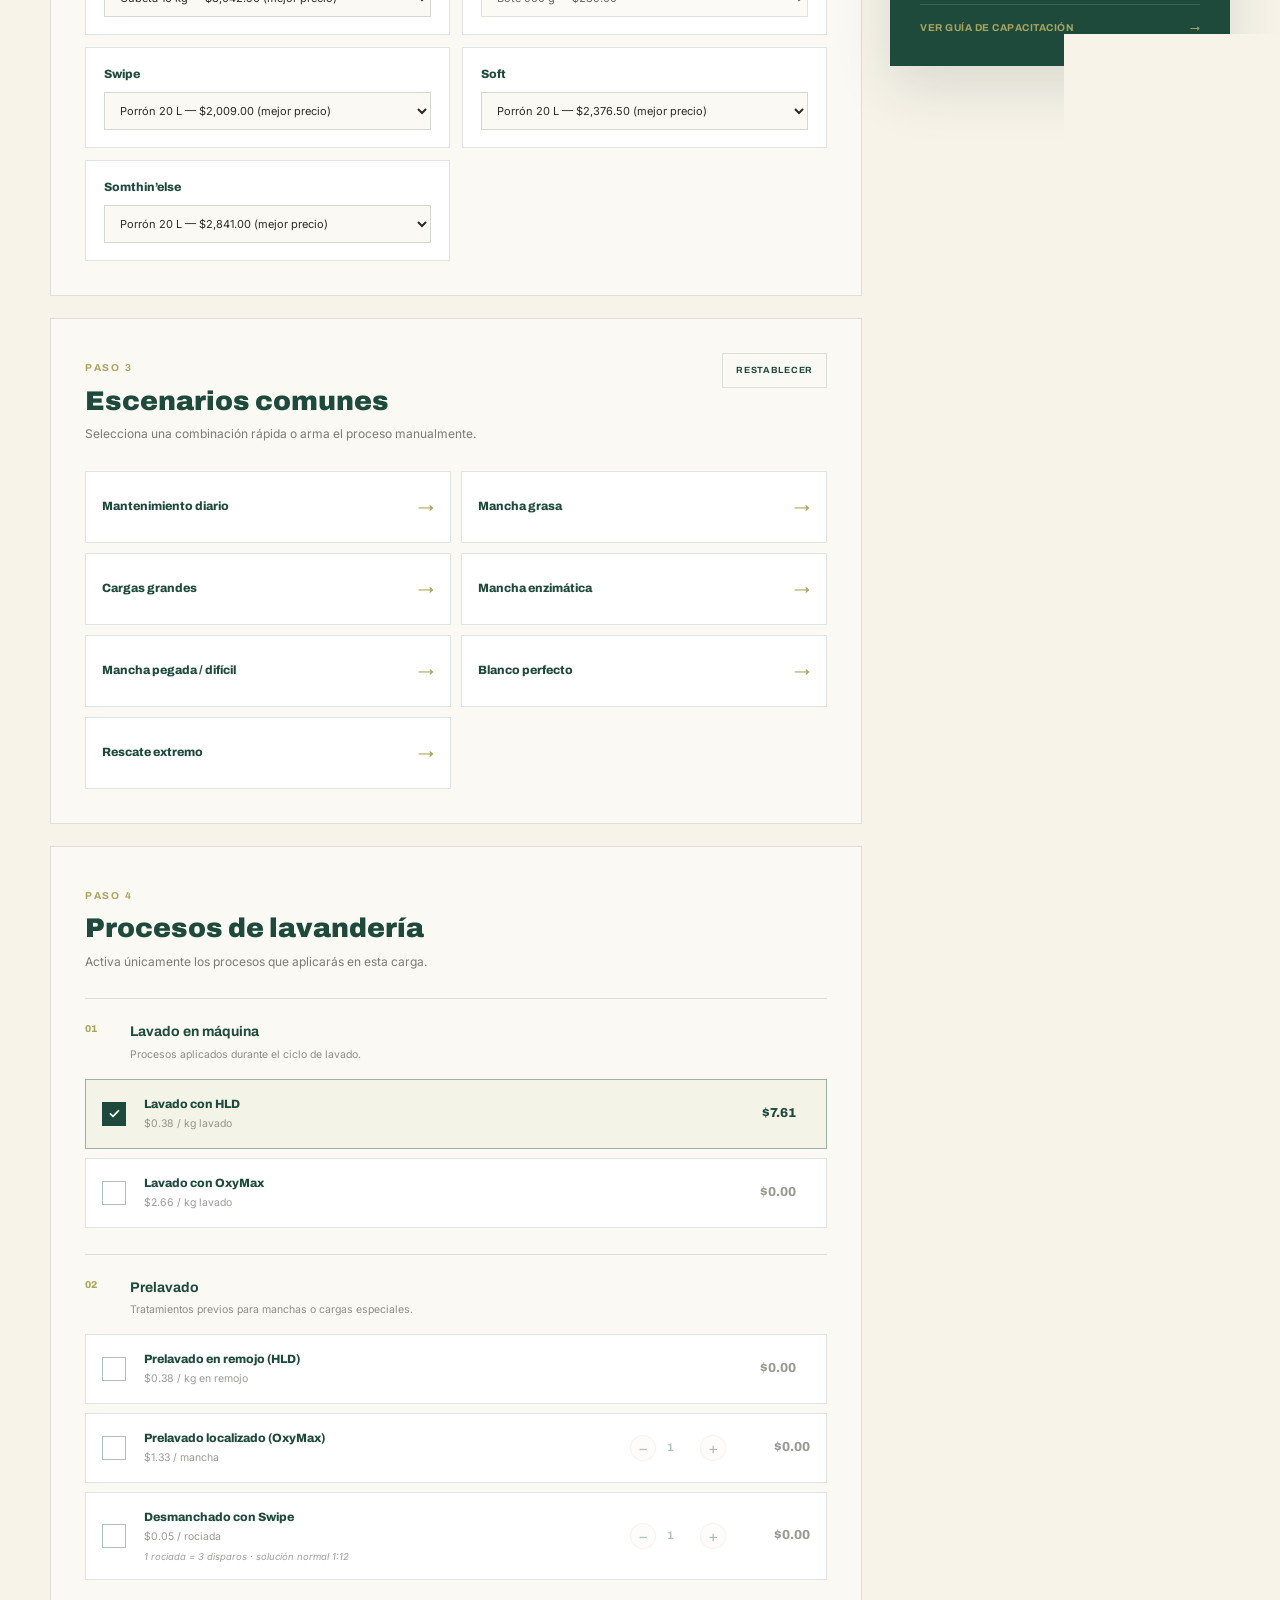
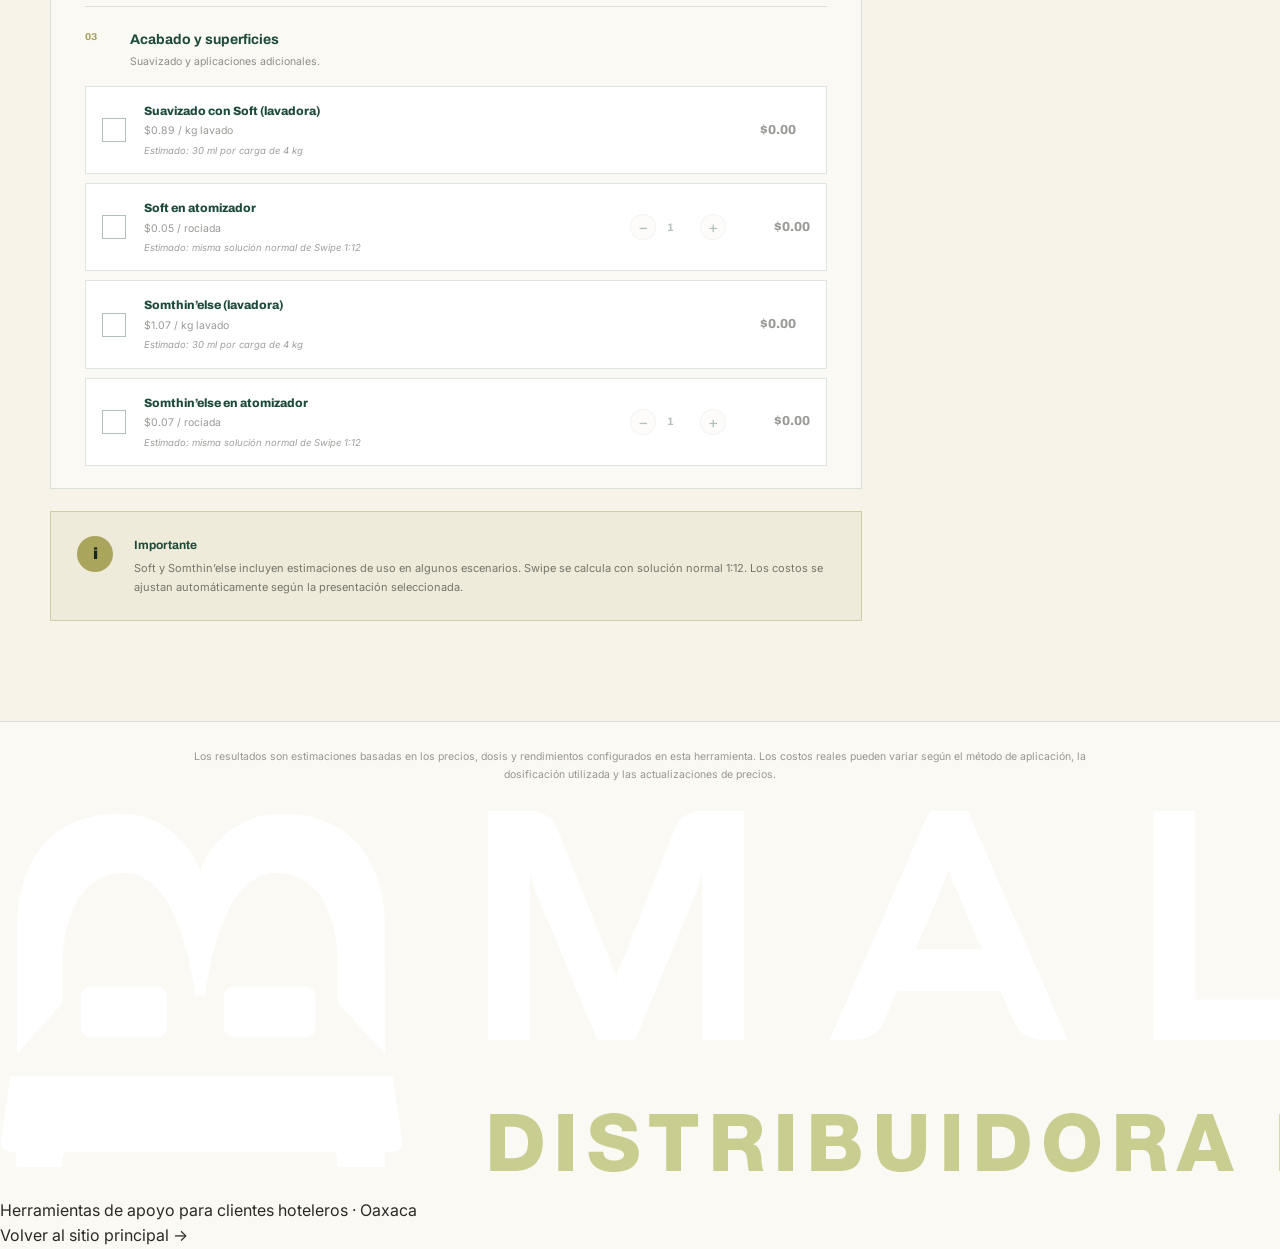
==== commit cea785a5: "calculadora-costos-malak_1.html" ====
--- a/calculadora-costos-malak_1.html
+++ b/calculadora-costos-malak_1.html
@@ -12,24 +12,24 @@
 
 <body>
 
-<header class="calculator-header">
-    <div class="calculator-header-inner">
-        <a href="./index.html" class="calculator-brand" aria-label="Ir al inicio de MALAK">
-            <img src="./img/logo.png" alt="MALAK Distribuidora de Blancos" class="calculator-logo">
+    <header class="site-header">
+    <div class="header-inner">
+        <a aria-label="Ir al inicio" class="brand" href="./index.html">
+            <img alt="MALAK Distribuidora de Blancos" src="./img/logo.png">
         </a>
 
-        <nav class="calculator-header-nav" aria-label="Navegación de calculadora">
+        <nav class="main-nav" id="mainNav" aria-label="Navegación de recursos">
             <a href="./index.html">Inicio</a>
-            <a href="./capacitacion.html">Capacitación</a>
-            <a href="#calculadora" class="calculator-header-button">Calculadora</a>
+            <a href="./capacitacion.html#productos">Productos</a>
+            <a href="./capacitacion.html#buenas-practicas">Buenas prácticas</a>
+            <a href="./calculadora-costos-malak_1.html">Calculadora</a>
         </nav>
 
-        <button class="calculator-menu-toggle" type="button" aria-label="Abrir menú" aria-expanded="false">
+        <button aria-expanded="false" aria-label="Abrir menú" class="menu-toggle" type="button">
             <span></span><span></span><span></span>
         </button>
     </div>
 </header>
-
 <main>
 
 <section class="calculator-hero">
@@ -259,9 +259,11 @@
 
 </main>
 
-<footer class="calculator-footer">
-    <div class="calculator-shell calculator-footer-inner">
-        <img src="./img/MALAK3.png" alt="MALAK Distribuidora de Blancos" class="calculator-footer-logo">
+<footer class="resource-footer">
+    <div class="resource-footer-inner">
+        <img src="./img/MALAK3.png"
+             alt="MALAK Distribuidora de Blancos"
+             class="resource-footer-logo">
 
         <p>Herramientas de apoyo para clientes hoteleros · Oaxaca</p>
 
@@ -273,3 +275,4 @@
 
 </body>
 </html>
+
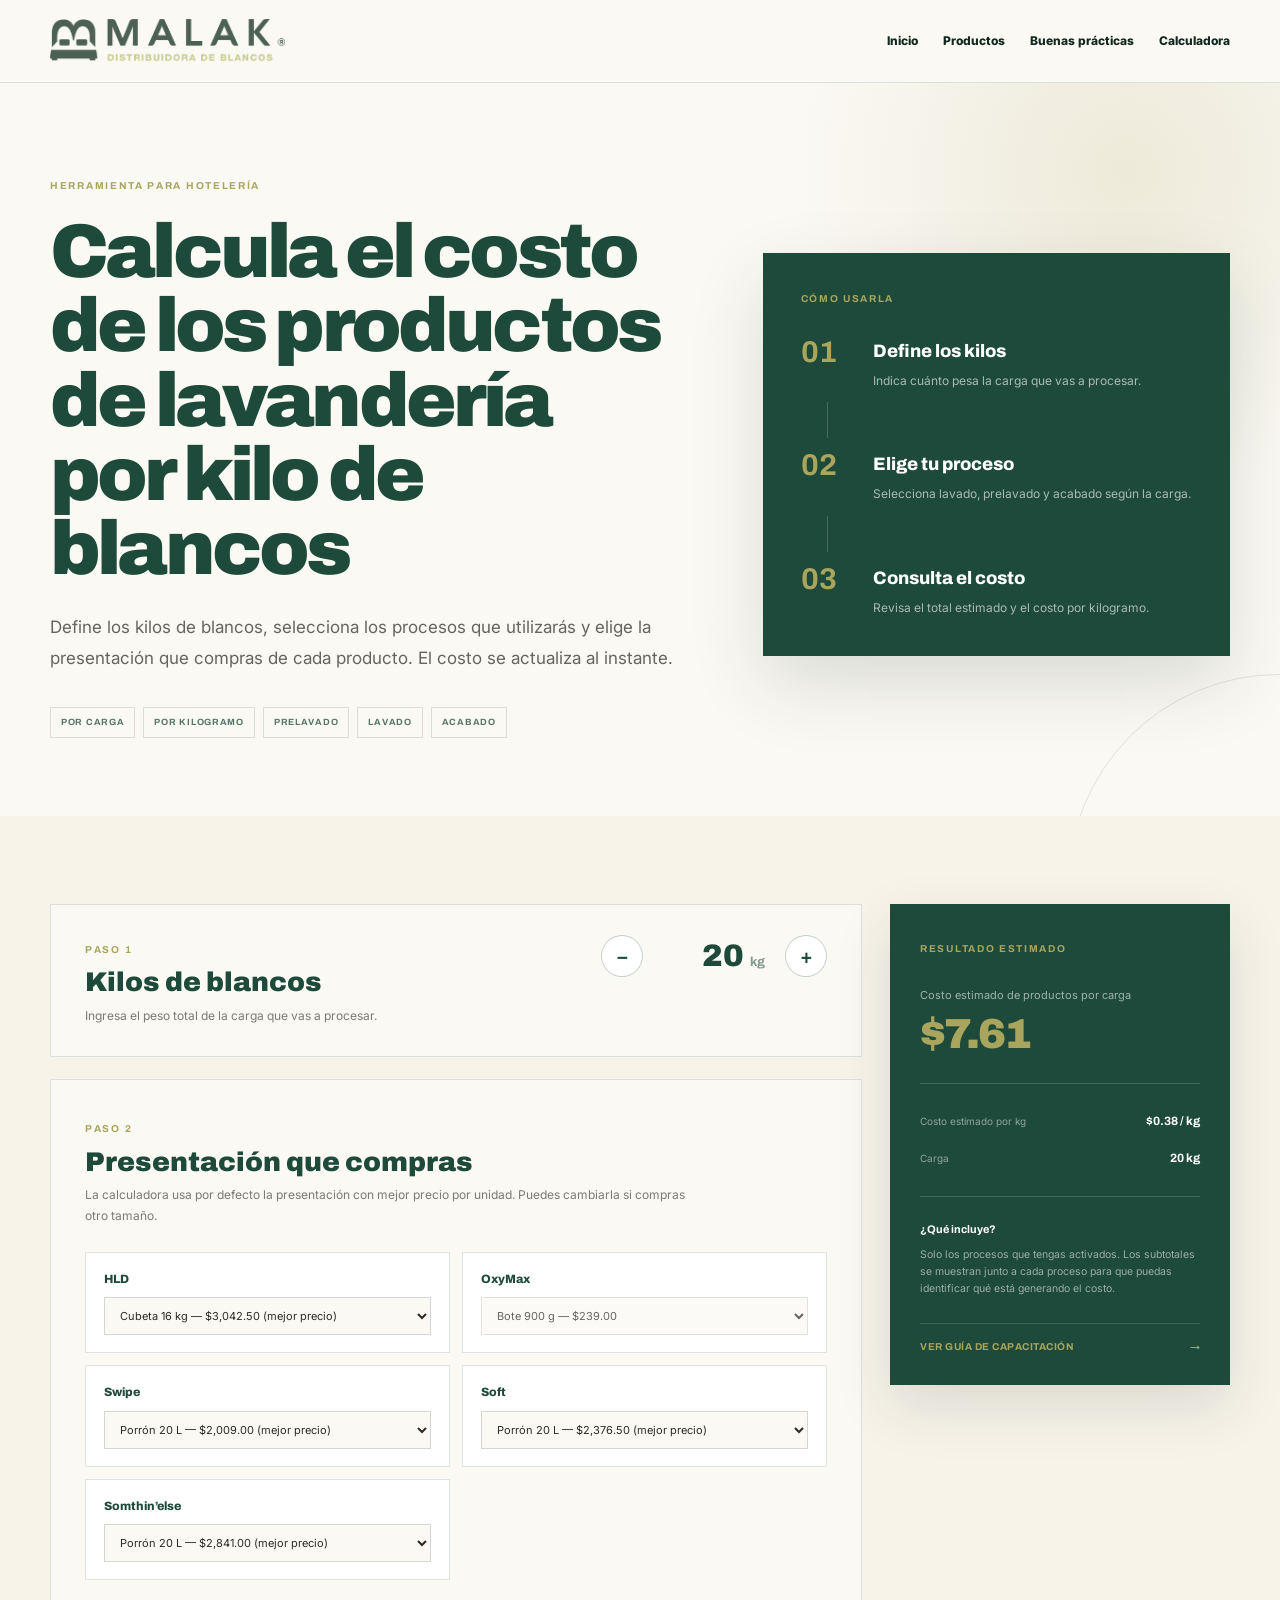
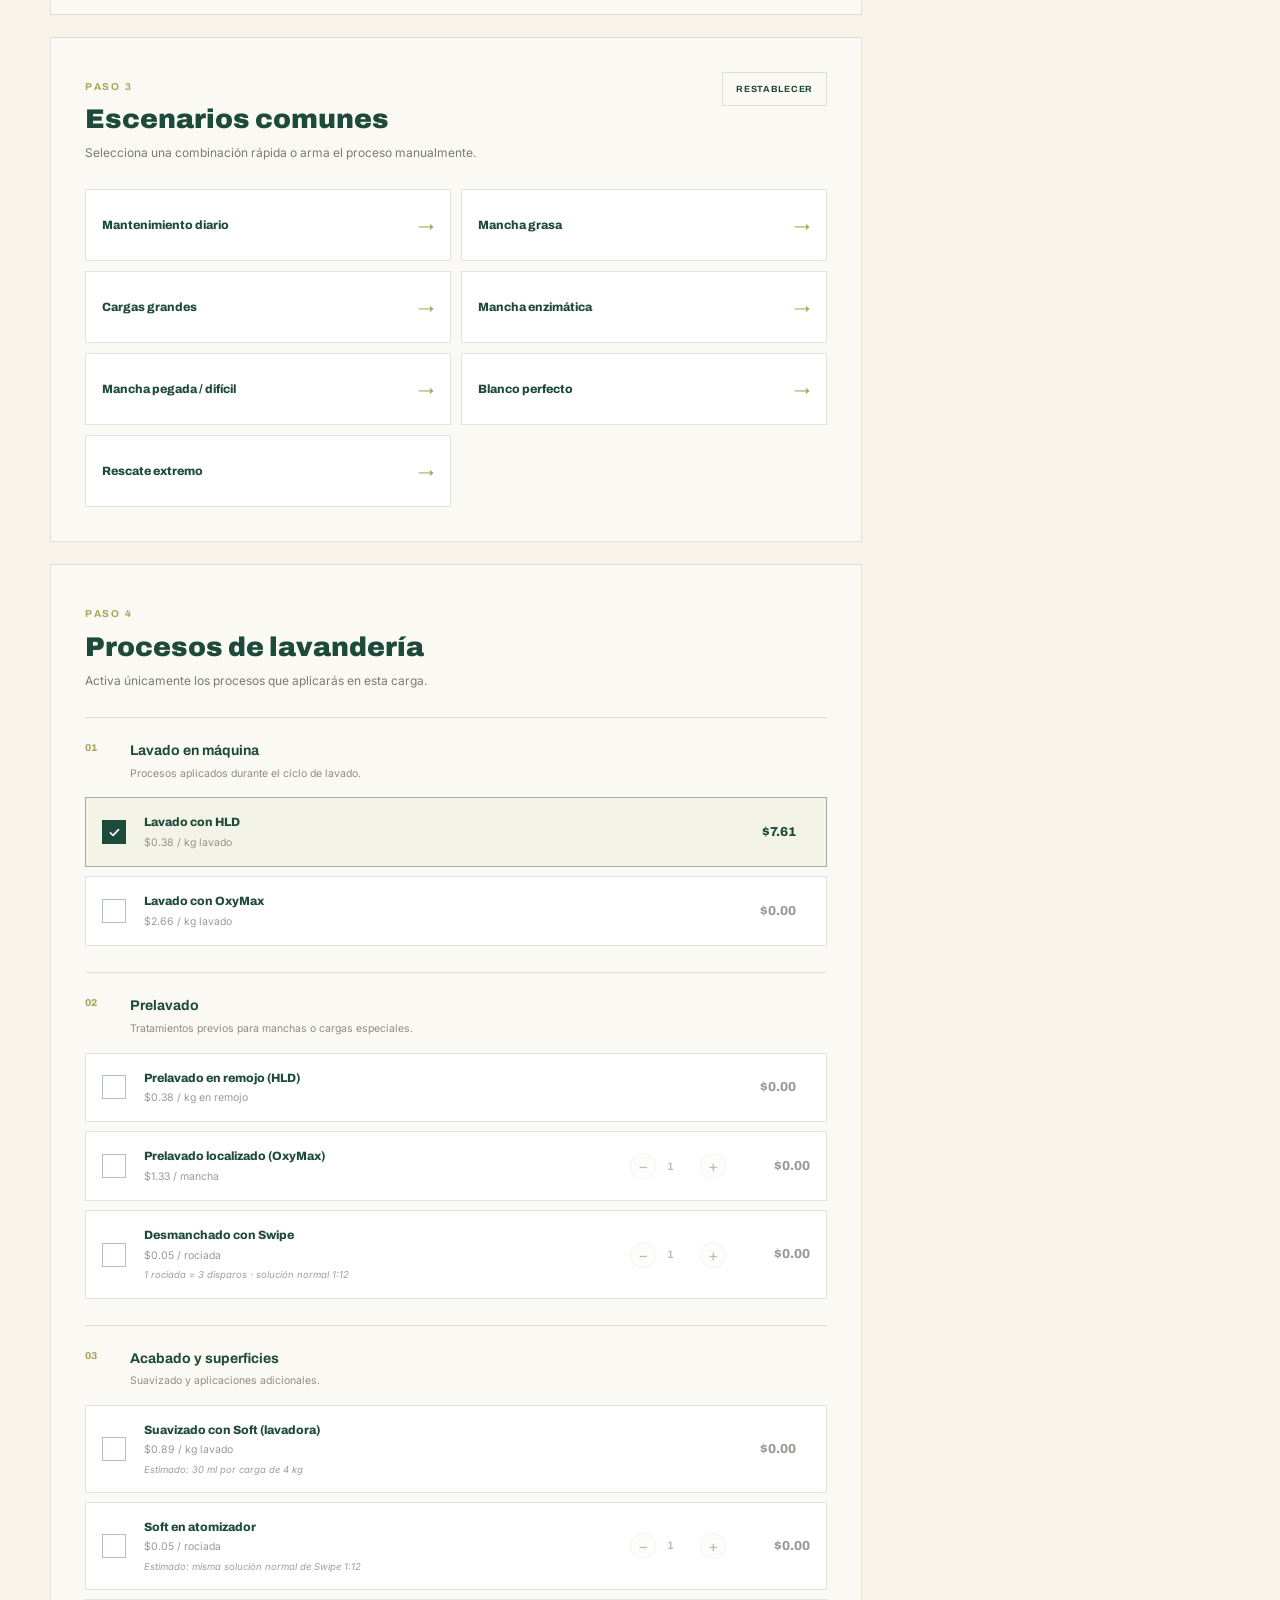
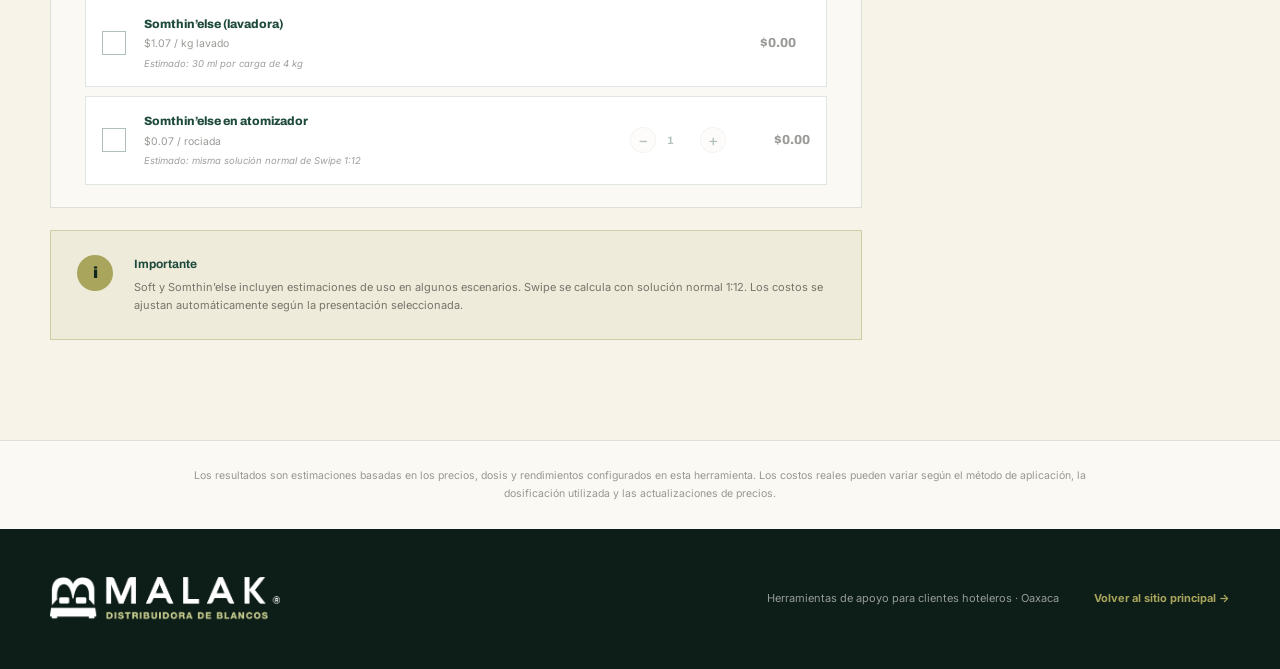
==== commit 22dee0b7: "calculadora-costos-malak_1.html" ====
--- a/calculadora-costos-malak_1.html
+++ b/calculadora-costos-malak_1.html
@@ -38,7 +38,7 @@
         <div class="calculator-hero-copy">
             <span class="calculator-eyebrow">Herramienta para hotelería</span>
 
-            <h1>Calcula el costo de productos por cada carga de lavandería</h1>
+            <h1>Calcula el costo de los productos de lavandería por kilo de blancos</h1>
 
             <p class="calculator-hero-lead">
                 Define los kilos de blancos, selecciona los procesos que utilizarás
--- a/css/calculadora.css
+++ b/css/calculadora.css
@@ -7,6 +7,7 @@
     --charcoal: #2b2b26;
     --white: #ffffff;
     --line: rgba(30, 74, 59, 0.14);
+    --shadow: 0 24px 60px rgba(18, 40, 31, 0.08);
 }
 
 * {
@@ -39,110 +40,189 @@
     font: inherit;
 }
 
-/* HEADER */
-
-.calculator-header {
-    position: sticky;
-    top: 0;
-    z-index: 100;
-    background: rgba(251, 249, 244, 0.94);
-    border-bottom: 1px solid var(--line);
-    backdrop-filter: blur(14px);
-}
-
-.calculator-header-inner {
-    width: min(1180px, calc(100% - 48px));
-    min-height: 82px;
-    margin: 0 auto;
-
-    display: flex;
-    align-items: center;
-    justify-content: space-between;
-    gap: 28px;
-}
-
-.calculator-logo {
-    display: block;
-    width: 235px;
-    height: auto;
-}
-
-.calculator-header-nav {
-    display: flex;
-    align-items: center;
-    gap: 28px;
-
-    font-family: "Archivo", sans-serif;
-    font-size: 11px;
-    font-weight: 700;
-    letter-spacing: 0.06em;
-    text-transform: uppercase;
-
-    color: var(--green);
-}
-
-.calculator-header-nav > a:not(.calculator-header-button) {
-    position: relative;
-}
-
-.calculator-header-nav > a:not(.calculator-header-button)::after {
-    content: "";
-    position: absolute;
-    left: 0;
-    bottom: -7px;
-
-    width: 0;
-    height: 1px;
-
-    background: var(--gold);
-    transition: width 0.2s ease;
-}
-
-.calculator-header-nav > a:not(.calculator-header-button):hover::after {
-    width: 100%;
-}
-
-.calculator-header-button {
-    padding: 11px 16px;
-    color: var(--white);
-    background: var(--green);
-}
-
-.calculator-menu-toggle {
-    display: none;
-
-    width: 42px;
-    height: 42px;
-
-    border: none;
-    background: transparent;
-    cursor: pointer;
-
-    flex-direction: column;
-    align-items: center;
-    justify-content: center;
-    gap: 5px;
-}
-
-.calculator-menu-toggle span {
-    width: 22px;
-    height: 2px;
-
-    background: var(--green);
-
-    transition: transform 0.2s ease, opacity 0.2s ease;
-}
-
-.calculator-menu-toggle.active span:nth-child(1) {
-    transform: translateY(7px) rotate(45deg);
-}
-
-.calculator-menu-toggle.active span:nth-child(2) {
-    opacity: 0;
-}
-
-.calculator-menu-toggle.active span:nth-child(3) {
-    transform: translateY(-7px) rotate(-45deg);
+/* ==================================================
+   HEADER COMPARTIDO · RECURSOS MALAK
+================================================== */
+
+.site-header{
+    position:sticky;
+    top:0;
+    z-index:100;
+    background:rgba(251,249,244,.96);
+    backdrop-filter:blur(16px);
+    -webkit-backdrop-filter:blur(16px);
+    border-bottom:1px solid var(--line);
+}
+
+.header-inner{
+    width:min(1180px,calc(100% - 40px));
+    min-height:82px;
+    margin:0 auto;
+    display:flex;
+    align-items:center;
+    justify-content:space-between;
+    gap:28px;
+}
+
+.brand{
+    display:flex;
+    align-items:center;
+    flex-shrink:0;
+}
+
+.brand img{
+    display:block;
+    width:235px;
+    height:auto;
+}
+
+.main-nav{
+    display:flex;
+    align-items:center;
+    gap:25px;
+}
+
+.main-nav a{
+    font-family:"Inter",sans-serif;
+    font-size:12px;
+    font-weight:800;
+    line-height:1.2;
+    letter-spacing:0;
+    text-transform:none;
+    color:var(--green-dark);
+}
+
+.main-nav a:hover{
+    color:var(--gold);
+}
+
+.menu-toggle{
+    display:none;
+    width:44px;
+    height:44px;
+    padding:0;
+    border:0;
+    background:transparent;
+    cursor:pointer;
+    flex-direction:column;
+    align-items:center;
+    justify-content:center;
+    gap:5px;
+}
+
+.menu-toggle span{
+    display:block;
+    width:24px;
+    height:2px;
+    border-radius:50px;
+    background:var(--green-dark);
+}
+
+@media(max-width:700px){
+
+    .header-inner{
+        width:min(100% - 28px,1180px);
+        min-height:72px;
+    }
+
+    .brand img{
+        width:190px;
+    }
+
+    .menu-toggle{
+        display:flex;
+    }
+
+    .main-nav{
+        display:none;
+        position:absolute;
+        top:72px;
+        left:14px;
+        right:14px;
+        padding:12px;
+        flex-direction:column;
+        align-items:stretch;
+        gap:0;
+        background:#fff;
+        border:1px solid var(--line);
+        border-radius:16px;
+        box-shadow:var(--shadow);
+    }
+
+    .main-nav.mobile-open{
+        display:flex;
+    }
+
+    .main-nav a{
+        padding:13px 11px;
+        border-bottom:1px solid var(--line);
+    }
+
+    .main-nav a:last-child{
+        border-bottom:0;
+    }
+}
+
+/* ==================================================
+   FOOTER COMPARTIDO · RECURSOS MALAK
+================================================== */
+
+.resource-footer{
+    padding:48px 0;
+    color:var(--white);
+    background:#0d1d17;
+}
+
+.resource-footer-inner{
+    width:min(1180px,calc(100% - 40px));
+    margin:0 auto;
+    display:grid;
+    grid-template-columns:1fr auto auto;
+    gap:35px;
+    align-items:center;
+}
+
+.resource-footer-logo{
+    display:block;
+    width:230px;
+    height:auto;
+    justify-self:start;
+}
+
+.resource-footer p,
+.resource-footer a{
+    margin:0;
+    font-family:"Inter",sans-serif;
+    font-size:11px;
+    line-height:1.5;
+    color:rgba(255,255,255,.56);
+}
+
+.resource-footer a{
+    font-weight:700;
+    color:var(--gold);
+    white-space:nowrap;
+}
+
+.resource-footer a:hover{
+    color:var(--white);
+}
+
+@media(max-width:820px){
+    .resource-footer-inner{
+        grid-template-columns:1fr;
+        gap:18px;
+    }
+}
+
+@media(max-width:600px){
+    .resource-footer-inner{
+        width:min(100% - 32px,1180px);
+    }
+
+    .resource-footer-logo{
+        width:200px;
+    }
 }
 
 /* GLOBAL */
@@ -936,43 +1016,6 @@
 
     color: rgba(43, 43, 38, 0.48);
 }
-
-/* FOOTER */
-
-.calculator-footer {
-    padding: 48px 0;
-
-    color: var(--white);
-    background: #0d1d17;
-}
-
-.calculator-footer-inner {
-    display: grid;
-    grid-template-columns: 1fr auto auto;
-    gap: 35px;
-    align-items: center;
-}
-
-.calculator-footer-logo {
-    display: block;
-    width: 230px;
-    height: auto;
-}
-
-.calculator-footer p,
-.calculator-footer a {
-    font-size: 11px;
-
-    color: rgba(255, 255, 255, 0.56);
-}
-
-.calculator-footer a {
-    font-family: "Archivo", sans-serif;
-    font-weight: 700;
-
-    color: var(--gold);
-}
-
 /* RESPONSIVE */
 
 @media (max-width: 980px) {
@@ -995,60 +1038,7 @@
 }
 
 @media (max-width: 820px) {
-    .calculator-header-inner {
-        width: min(100% - 32px, 1180px);
-        min-height: 72px;
-    }
-
-    .calculator-logo {
-        width: 190px;
-    }
-
-    .calculator-menu-toggle {
-        display: flex;
-    }
-
-    .calculator-header-nav {
-        display: none;
-
-        position: absolute;
-        top: 72px;
-        left: 0;
-        right: 0;
-
-        padding: 18px 22px 22px;
-
-        flex-direction: column;
-        align-items: stretch;
-        gap: 0;
-
-        background: var(--cream-light);
-        border-top: 1px solid var(--line);
-        border-bottom: 1px solid var(--line);
-
-        box-shadow: 0 18px 35px rgba(18, 40, 31, 0.12);
-    }
-
-    .calculator-header-nav.mobile-open {
-        display: flex;
-    }
-
-    .calculator-header-nav a {
-        padding: 13px 0;
-    }
-
-    .calculator-header-nav > a:not(.calculator-header-button)::after {
-        display: none;
-    }
-
-    .calculator-header-button {
-        margin-top: 8px;
-        padding: 13px 15px !important;
-
-        text-align: center;
-    }
-
-    .calculator-shell {
+.calculator-shell {
         width: min(100% - 40px, 1180px);
     }
 
@@ -1079,22 +1069,13 @@
         grid-template-columns: 1fr;
     }
 
-    .calculator-footer-inner {
-        grid-template-columns: 1fr;
-        gap: 18px;
-    }
 }
 
 @media (max-width: 600px) {
     .calculator-shell {
         width: min(100% - 32px, 1180px);
     }
-
-    .calculator-logo {
-        width: 165px;
-    }
-
-    .calculator-hero {
+.calculator-hero {
         padding-top: 54px;
     }
 
@@ -1154,8 +1135,18 @@
         padding: 20px;
     }
 
-    .calculator-footer-logo {
-        width: 200px;
+}
+
+
+/* HEADER MÓVIL · MISMO FORMATO QUE COSTO POR HABITACIÓN */
+@media(max-width:700px){
+
+.main-nav.mobile-open{
+        display:flex;
+    }
+
+.main-nav a:last-child{
+        border-bottom:0;
     }
 }
 
@@ -1172,3 +1163,4 @@
         animation-iteration-count: 1 !important;
     }
 }
+
